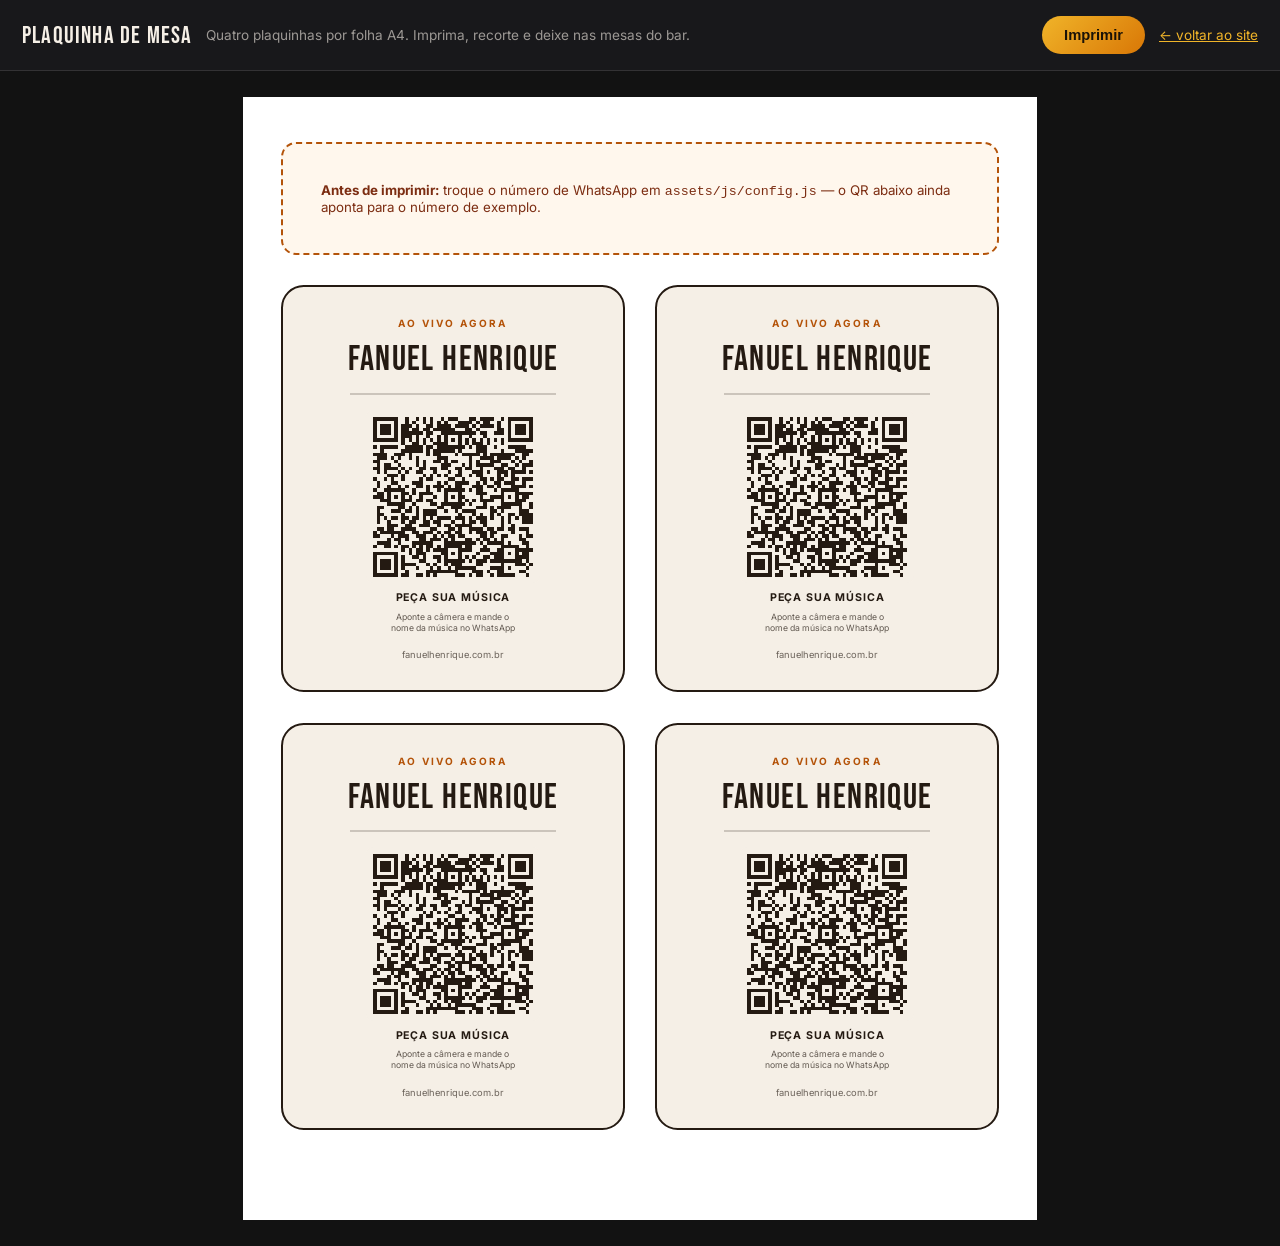
==== mesa.html @ 179200f1 "Site do Fanuel Henrique: landing one-page para shows Landing mobile-first em HTML/CSS/JS puro, sem b" ====
<!DOCTYPE html>
<html lang="pt-BR">
<head>
<meta charset="utf-8">
<meta name="viewport" content="width=device-width, initial-scale=1">
<title>Plaquinha de mesa — QR para pedir música e caixinha</title>
<meta name="robots" content="noindex">
<link rel="icon" href="assets/img/favicon.svg" type="image/svg+xml">
<link href="https://fonts.googleapis.com/css2?family=Bebas+Neue&family=Inter:wght@400;500;600;700&display=swap" rel="stylesheet">
<style>
  :root{
    --tinta:#241a12;
    --papel:#f5efe6;
    --ambar:#b45309;
  }
  *{ box-sizing:border-box; }
  body{
    margin:0; background:#121212; color:#f5efe6;
    font-family:"Inter",system-ui,sans-serif;
  }

  /* ---- barra de tela (some na impressão) ---- */
  .barra{
    position:sticky; top:0; z-index:10;
    display:flex; flex-wrap:wrap; gap:14px; align-items:center;
    padding:16px 22px; background:#18181b; border-bottom:1px solid rgba(245,239,230,.12);
  }
  .barra h1{ font-family:"Bebas Neue",sans-serif; font-size:1.5rem; letter-spacing:.05em; margin:0; font-weight:400; }
  .barra p{ margin:0; font-size:.85rem; color:rgba(245,239,230,.6); flex:1 1 260px; }
  .barra button{
    padding:11px 22px; border-radius:999px; border:0; cursor:pointer; font-weight:700;
    background:linear-gradient(135deg,#f0b429,#d97706); color:#1a1207; font-size:.92rem;
  }
  .barra a{ color:#f0b429; font-size:.85rem; }

  .folha{
    width:210mm; min-height:297mm; margin:26px auto; padding:12mm 10mm;
    background:#fff; display:grid; grid-template-columns:1fr 1fr; gap:8mm;
    align-content:start;
  }

  .placa{
    background:var(--papel); color:var(--tinta);
    border:2px solid var(--tinta); border-radius:6mm;
    padding:8mm 6mm; text-align:center;
    display:flex; flex-direction:column; gap:4mm; align-items:center;
    break-inside:avoid;
  }
  .placa__nome{
    font-family:"Bebas Neue",sans-serif; font-weight:400;
    font-size:26pt; line-height:.95; letter-spacing:.04em; text-transform:uppercase;
  }
  .placa__tag{
    font-size:7.5pt; letter-spacing:.22em; text-transform:uppercase; color:var(--ambar); font-weight:700;
  }
  .placa__linha{ width:70%; height:2px; background:var(--tinta); opacity:.2; }

  .qrs{ display:flex; gap:6mm; justify-content:center; width:100%; }
  .qr{ display:flex; flex-direction:column; align-items:center; gap:2mm; flex:1; }
  .qr svg{ width:100%; max-width:34mm; height:auto; border-radius:2mm; }
  .qr__rot{ font-size:8pt; font-weight:700; text-transform:uppercase; letter-spacing:.08em; }
  .qr__dica{ font-size:6.5pt; line-height:1.3; opacity:.7; max-width:36mm; }

  .placa__rodape{ font-size:7pt; opacity:.65; margin-top:auto; }
  .placa--solo .qr svg{ max-width:46mm; }

  .aviso{
    grid-column:1/-1; padding:10mm; border:2px dashed #b45309; border-radius:4mm;
    color:#7c2d12; background:#fff7ed; font-size:10pt;
  }

  @page{ size:A4; margin:0; }
  @media print{
    body{ background:#fff; }
    .barra{ display:none; }
    .folha{ width:auto; margin:0; padding:10mm; box-shadow:none; }
  }
  @media (max-width:820px){
    .folha{ width:auto; min-height:0; grid-template-columns:1fr; padding:16px; }
  }
</style>
</head>
<body>

<div class="barra">
  <h1>Plaquinha de mesa</h1>
  <p>Quatro plaquinhas por folha A4. Imprima, recorte e deixe nas mesas do bar.</p>
  <button type="button" onclick="window.print()">Imprimir</button>
  <a href="index.html">← voltar ao site</a>
</div>

<div class="folha" id="folha"></div>

<script src="assets/js/config.js"></script>
<script src="assets/js/qr.js"></script>
<script>
(function () {
  "use strict";
  var S = window.SITE, folha = document.getElementById("folha");

  var fone = String(S.contato.whatsapp || "").replace(/\D/g, "");
  var linkPedido = "https://wa.me/" + fone + "?text=" + encodeURIComponent(S.mensagens.pedidoMusica);
  var pix = (S.pix.copiaECola || "").trim();

  function qr(texto) {
    return window.QR.svg(texto, { modulo: 8, margem: 2, claro: "#f5efe6", escuro: "#241a12" });
  }

  if (!fone || /^5599999999999$/.test(fone)) {
    folha.insertAdjacentHTML("beforeend",
      '<div class="aviso"><strong>Antes de imprimir:</strong> troque o número de WhatsApp em ' +
      "<code>assets/js/config.js</code> — o QR abaixo ainda aponta para o número de exemplo.</div>");
  }

  var placa =
    '<div class="placa' + (pix ? "" : " placa--solo") + '">' +
      '<div class="placa__tag">Ao vivo agora</div>' +
      '<div class="placa__nome">' + S.artista.nome + "</div>" +
      '<div class="placa__linha"></div>' +
      '<div class="qrs">' +
        '<div class="qr">' + qr(linkPedido) +
          '<div class="qr__rot">Peça sua música</div>' +
          '<div class="qr__dica">Aponte a câmera e mande o nome da música no WhatsApp</div>' +
        "</div>" +
        (pix
          ? '<div class="qr">' + qr(pix) +
              '<div class="qr__rot">Caixinha</div>' +
              '<div class="qr__dica">Pix pelo QR do seu banco. Valeu demais!</div>' +
            "</div>"
          : "") +
      "</div>" +
      '<div class="placa__rodape">' + (S.site && S.site.url ? S.site.url.replace(/^https?:\/\//, "") : "") + "</div>" +
    "</div>";

  folha.insertAdjacentHTML("beforeend", placa + placa + placa + placa);
})();
</script>
</body>
</html>
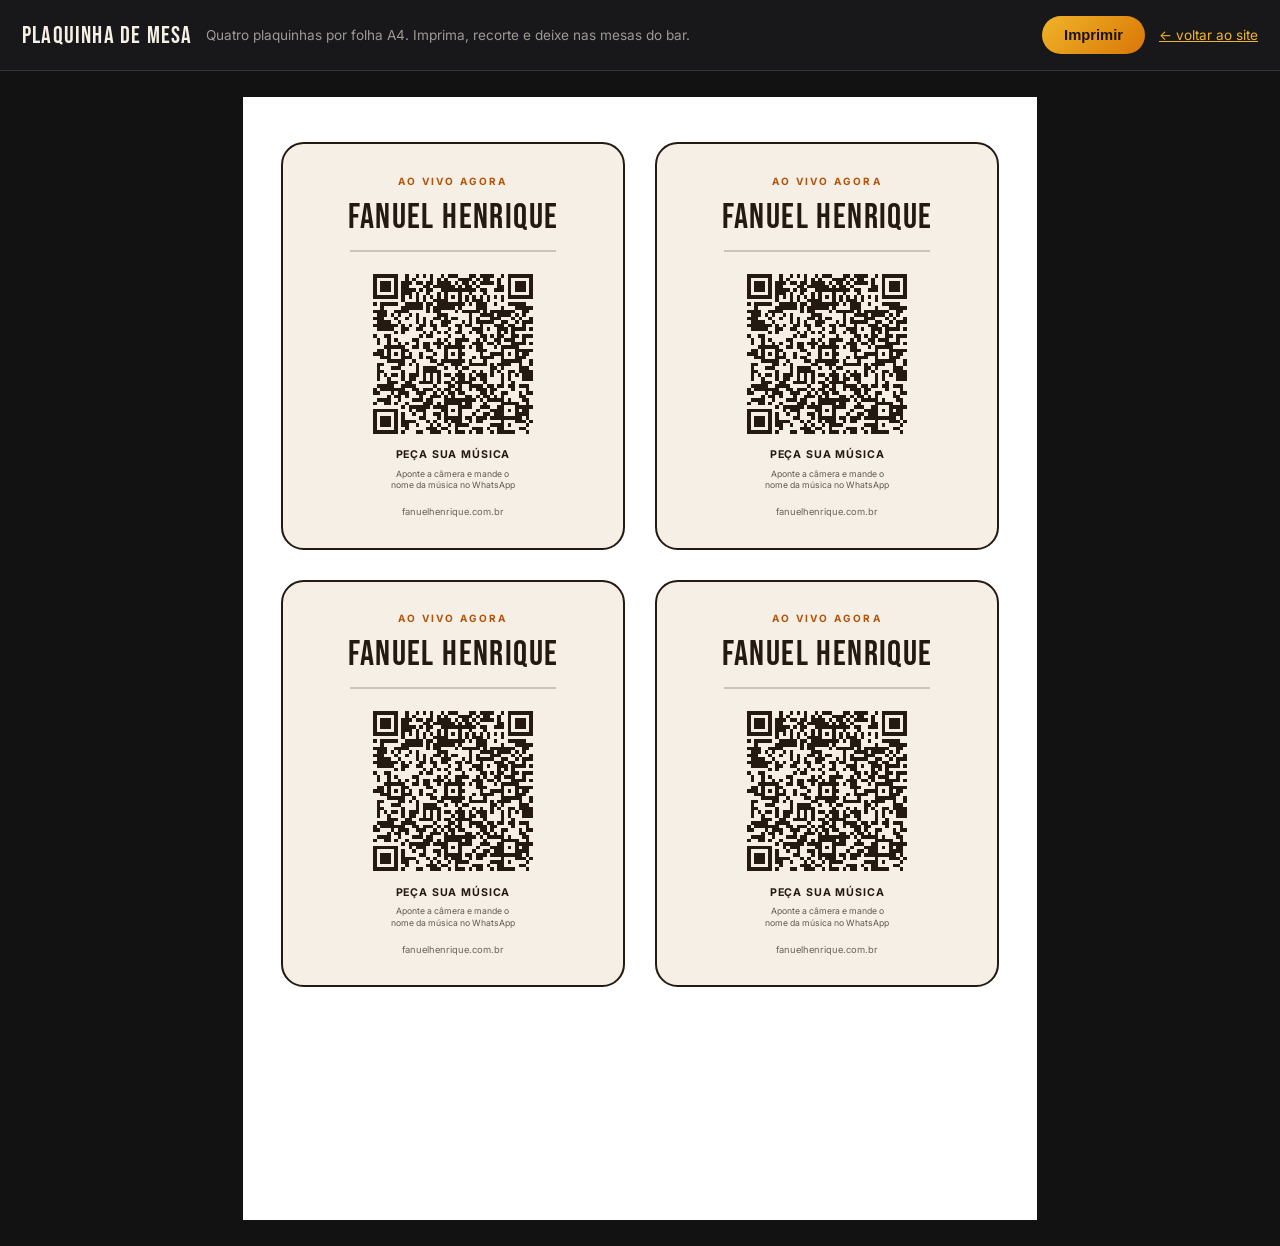
==== commit 3ba537db: "Update layout: feedbacks strip, formats text, favicon and fixes" ====
--- a/mesa.html
+++ b/mesa.html
@@ -5,7 +5,7 @@
 <meta name="viewport" content="width=device-width, initial-scale=1">
 <title>Plaquinha de mesa — QR para pedir música e caixinha</title>
 <meta name="robots" content="noindex">
-<link rel="icon" href="assets/img/favicon.svg" type="image/svg+xml">
+<link rel="icon" href="assets/img/favicon.png" type="image/png">
 <link href="https://fonts.googleapis.com/css2?family=Bebas+Neue&family=Inter:wght@400;500;600;700&display=swap" rel="stylesheet">
 <style>
   :root{
@@ -86,7 +86,7 @@
   <h1>Plaquinha de mesa</h1>
   <p>Quatro plaquinhas por folha A4. Imprima, recorte e deixe nas mesas do bar.</p>
   <button type="button" onclick="window.print()">Imprimir</button>
-  <a href="index.html">← voltar ao site</a>
+  <a href="/">← voltar ao site</a>
 </div>
 
 <div class="folha" id="folha"></div>
